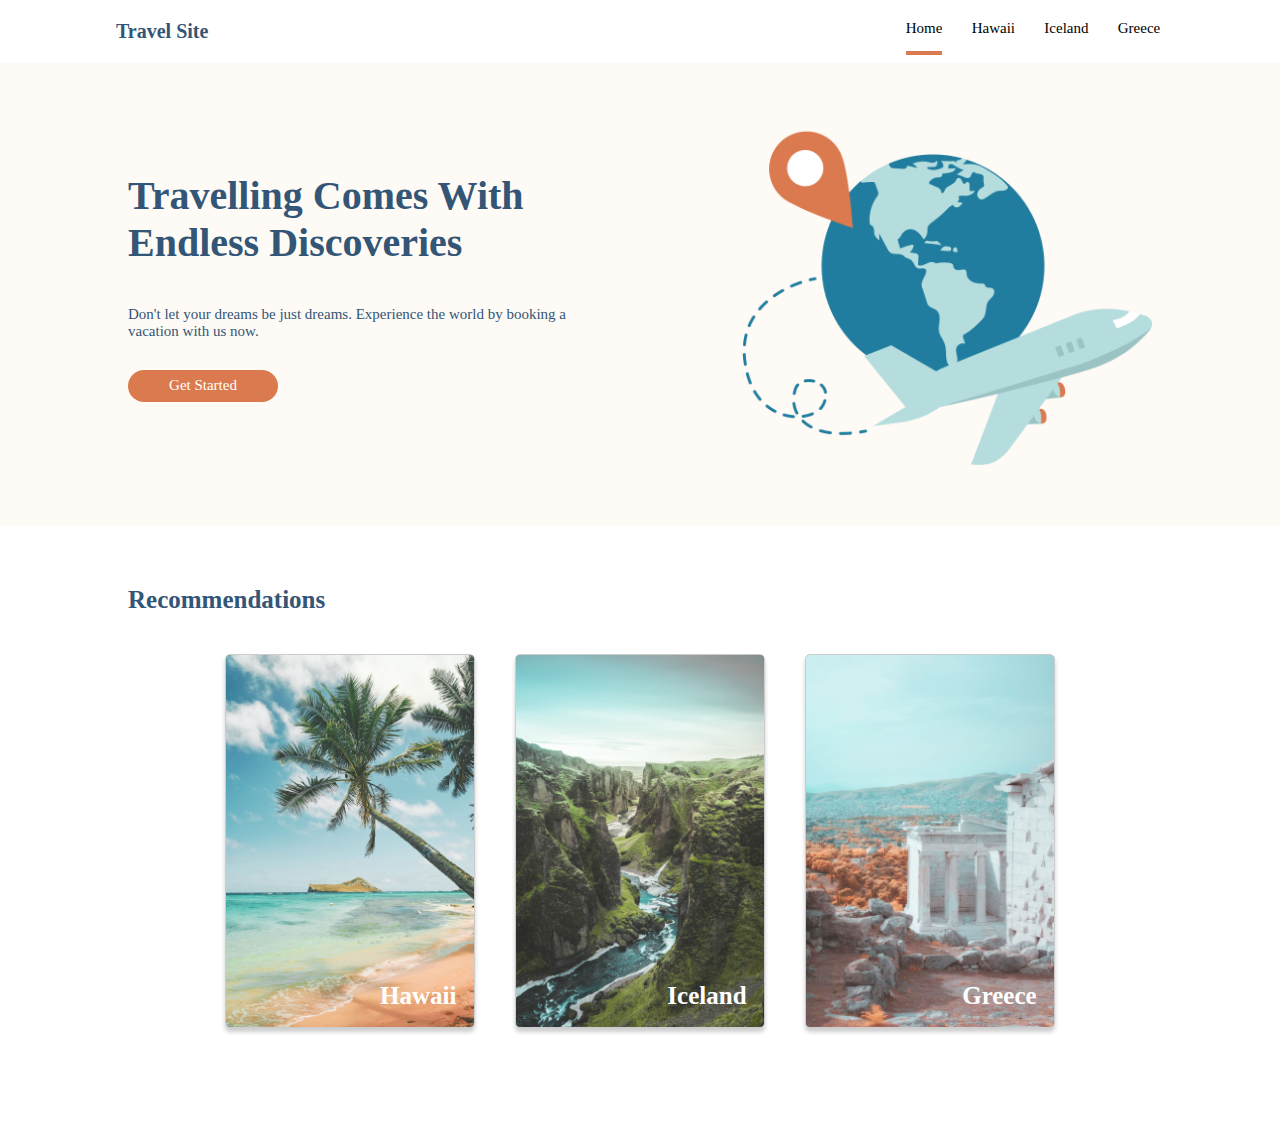
==== index.html @ 35e46618 "First Commit, Added files" ====
<!DOCTYPE html>
<html lang="en">
  <head>
    <meta charset="UTF-8" />
    <meta http-equiv="X-UA-Compatible" content="IE=edge" />
    <meta name="viewport" content="width=device-width, initial-scale=1.0" />
    <title>Travel Site</title>
    <link rel="stylesheet" href="./css/global.css" />
    <link rel="stylesheet" href="./css/main.css" />
    <link rel="stylesheet" href="./css/destination.css" />
  </head>
  <body>
    <header>
        <main>
      <nav class="nav-bar">
        <a href="./index.html" class="nav-bar__title">Travel Site</a>
        <ul class="nav-bar__menu">
          <li>
            <a href="./index.html" class="nav-bar__menu--item current-page">Home</a>
          </li>
          <li>
            <a href="./pages/hawaii.html" class="nav-bar__menu--item">Hawaii</a>
          </li>
          <li>
            <a href="./pages/iceland.html" class="nav-bar__menu--item"
              >Iceland</a
            >
          </li>
          <li>
            <a href="./pages/greece.html" class="nav-bar__menu--item">Greece</a>
          </li>
        </ul>
      </nav>
      <!-- END OF NAV BAR -->
    </header>
    <section class="hero">
      <div class="hero-container container">
      <div class="hero__content"><h1 class="hero__content--title">Travelling Comes With Endless Discoveries</h1>
        <p class="hero__content--text">Don't let your dreams be just dreams. Experience the world by booking a vacation with us now.</p>
        <button class="hero__content--btn btn">Get Started</button>
      </div>
      <img class="hero__img"src="./assets/images/hero.png" alt="hero image">
    </div>
    </section>

    <!-- END OF HERO SECTION -->

    <section class="rec">
     
      <div class="rec-container container">
        <h1 class="rec-container__title">Recommendations</h1>
        <div class="rec-container__cards cards">
        <a href="./pages/hawaii.html" class="cards__card  card">
          <img class="cards__card--img" src="./assets/images/hawaii.jpg" alt="Hawaii image">
        <h2 class="cards__card--text">Hawaii</h2>
        </a>
        <a href="./pages/iceland.html" class="cards__card card">
          <img class="cards__card--img" src="./assets/images/iceland.jpg" alt="iceland image">
          <h2 class="cards__card--text">Iceland</h2>
        </a>
        <a href="./pages/greece.html" class="cards__card card">
          <img class="cards__card--img" src="./assets/images/greece.jpg" alt="Greece image">
          <h2 class="cards__card--text">Greece</h2>
        </a>
        </div>
      </div>
      </div>
    </section>
</main>
  </body>
</html>
---- css/global.css ----
:root {
    --color-primary:#FFFFFF; 
    --color-secondary: #FEFAF5;
    --color-tertiary: #335576;
    --color-fourth: #DB7A4E;
    --color-fifth: 

 }

*, html {
    font-family: Verdana;
    margin: 0;
    padding: 0;
    
    box-sizing: border-box;
}
body{
    font-size: 62.5%; /*10px*/
}
main {
    margin: 0 auto;
    width: 100%;
}
.btn {
    border: none;
    width: 10em;
    font-size: 1.5em;
    padding: .5em 1em;
    background: var(--color-fourth);
    color: var(--color-primary);
    border-radius: 100px;
}
.container {
    width: 80%;
    height: 100%;
    margin: 0 auto;
    padding: 6em 0;
}
.card{
    border-radius: 5px;
}
---- css/main.css ----
/* NAV-BAR STYLING */

.nav-bar {
    display: flex;
    justify-content:space-between;
    background: var(--color-primary);
    padding: 2em;
    width: 85%;
    margin: 0 auto;
    
}
.nav-bar__title{
    text-decoration: none;
    font-size: 2em;
    font-weight: 700;
    color: var(--color-tertiary);
    flex: 1;
}
.nav-bar__menu{
    width: 25%;
    display: flex;
    list-style: none;
    justify-content: space-between;
    
}
.nav-bar__menu--item{
    
    font-size: 1.5em;
    text-decoration: none;
    color: black ;
    margin: 0 .25em;
    padding: 1em 0;
    flex: 1 0 30%;
    transition: all .3s cubic-bezier(.45,.11,.38,.99);
   
}

.nav-bar__menu--item:hover{
    border-bottom: 0.3em solid var(--color-fourth);
    width: 100%;
}

.current-page{
    border-bottom: 0.3em solid var(--color-fourth);
    width: 100%;
}

/* HERO SECTION STYLING */

.hero{
    width: 100%;
    background: var(--color-secondary);
    
    
}
.hero-container{
    /* width: 80%;
    height: 100%; */
    /* margin: 0 auto; */
    padding: 6em 0;
    display: flex;
   
    justify-content: space-between;
    align-items: center;
}
.hero__content{
    display: flex;
    flex-direction: column;
    width: 60%;
color: var(--color-tertiary);

}
.hero__content--title {
    font-size: 4em;
    width: 80%;
    margin-bottom: 1em;
}
.hero__content--text {
    font-size: 1.5em;
    width: 80%;
    margin-bottom: 1em;
}
.hero__img{
width: 40%;

}

.hero__content--btn{
    margin: 1em 0; 
}

/* RECOMMENDATION SECTION */

.rec-container__title{
    font-size: 2.5em;
    color: var(--color-tertiary);
}
.rec-container__cards{
    display: flex;  
    height: 100%;
    width: 85%;
    margin: 0 auto;
}
.cards__card {
    display: flex;
    flex-direction: column;
    text-decoration: none;
    margin: 4em 2em;
    border: 1px solid rgba(0,0,0,.2);
    border-radius: 5px;
    box-shadow: 0 4px 4px rgba(0,0,0,.2);
    position: relative;
    overflow: hidden;
    transition: all .3s cubic-bezier(.45,.11,.38,.99);
}
.cards__card:hover{
    transform: scale(1.02);
    
}
.cards__card--img {
    width: 100%;
   
    z-index: -10;
   
}
.cards__card--text {
  
position: absolute;
    width: 100%;
    color: var(--color-primary);
    z-index: 10;
    text-align: right;
    font-size: 2.5em;
    padding: .7em;
    bottom: 0;
}
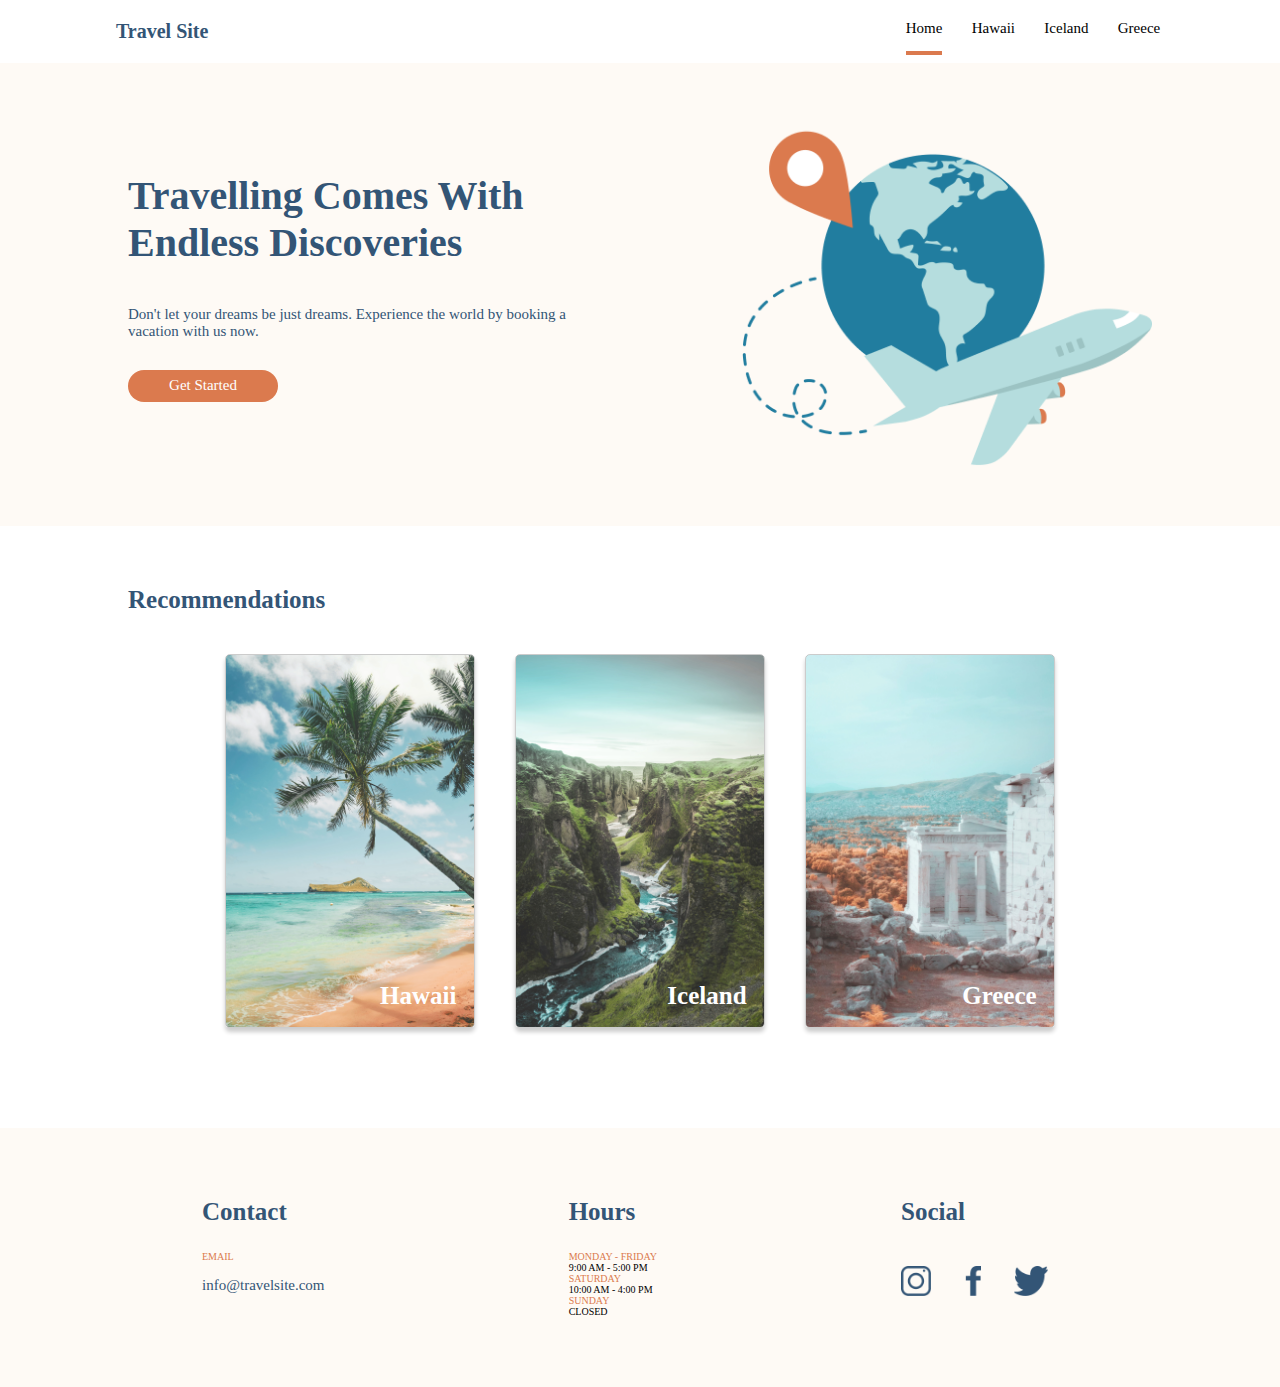
==== commit 4c449419: "Created new branch to fix footer" ====
--- a/index.html
+++ b/index.html
@@ -66,6 +66,63 @@
       </div>
       </div>
     </section>
+    <!-- END OF REC SECTION -->
 </main>
+<footer>
+  <div class="footer container">
+    <!-- FOOTER ITEM -1 -->
+    <div class="footer__item">
+        
+        <div class="footer__item--content">
+        <h2 class="footer__item--content-title">Contact</h2>
+          <div class="footer__item--content-email">
+        <h3 class="footer__item--content-text">EMAIL</h3>
+        <div class="footer__item--content-info"><a href="mailto:">info@travelsite.com</a></div>
+      </div>
+      </div>
+    </div>
+    <!-- FOOTER ITEM -2 -->
+    <div class="footer__item">
+        
+        <div class="footer__item--content">
+        
+
+        <h2 class="footer__item--content-title">Hours</h2>
+        <div class="footer__item--content-hours">  
+        <h3 class="footer__item--content-hours-text">MONDAY - FRIDAY</h3>
+        <p class="footer__item--content-hours-info">9:00 AM - 5:00 PM</p>
+      
+      
+        <h3 class="footer__item--content-hours-text">SATURDAY</h3>
+        <p class="footer__item--content-hours-info">10:00 AM - 4:00 PM</p>
+  
+      
+        <h3 class="footer__item--content-hours-text">SUNDAY</h3>
+        <p class="footer__item--content-hours-info">CLOSED</p>
+        
+      </div>
+      </div>
+    </div>
+    <!-- FOOTER ITEM -3 -->
+    <div class="footer__item">
+        
+        <div class="footer__item--content">
+        <h2 class="footer__item--content-title">Social</h2>
+          <div class="footer__item--content-info">
+          <a href="instagram.com"class="footer__item--content-info__social">
+            <img src="./assets/Icons/icon-instagram.png" alt="instagram icon" >
+          </a>
+          <a href="facebook.com"class="footer__item--content-info__social">
+            <img src="./assets/Icons/icon-facebook.png" alt="facebook icon" >
+          </a>
+          <a href="twitter.com"class="footer__item--content-info__social">
+            <img src="./assets/Icons/icon-twitter.png" alt="twitter icon" >
+          </a>
+      </div>
+    </div>
+  </div>
+</footer>
+
+<!-- END OF FOOTER -->
   </body>
 </html>
--- a/css/global.css
+++ b/css/global.css
@@ -21,6 +21,17 @@
     margin: 0 auto;
     width: 100%;
 }
+h1, h2 {
+    color: var(--color-tertiary);
+}
+h3 {
+    color: var(--color-fourth);
+    font-size: 1em;
+    font-weight: 300;
+}
+h2 {
+    font-size: 2.5em;
+}
 .btn {
     border: none;
     width: 10em;
--- a/css/main.css
+++ b/css/main.css
@@ -115,13 +115,10 @@
 }
 .cards__card:hover{
     transform: scale(1.02);
-    
 }
 .cards__card--img {
     width: 100%;
-   
     z-index: -10;
-   
 }
 .cards__card--text {
   
@@ -134,3 +131,61 @@
     padding: .7em;
     bottom: 0;
 }
+
+/* FOOTER SECTION */
+
+footer{
+    background: var(--color-secondary);
+}
+.footer{
+    display: flex;
+    justify-content: space-between;
+    width: 70%;
+    flex-wrap: wrap;
+    flex: 0 1 1;
+    
+}
+.footer__item{
+    display: flex;
+    flex-direction: column;
+    justify-content: space-between;
+    margin: 1em;
+}
+
+.footer__item--content{
+display: flex;
+flex-direction: column;
+}
+.footer__item--content-title{
+ margin-bottom: 1em;
+}
+.footer__item--content-days{
+display: flex;
+justify-content: space-between;
+margin-right:  2em;
+margin-top: 3em;
+flex: 0 1 1;
+}
+.footer__item--content-days-text{
+    margin-right: 2em;
+}
+
+.footer__item--content-info {
+    
+    color: var(--color-tertiary);
+    font-size: 1.5em;
+    font-weight: 200;
+    margin-top: 1em;
+}
+.footer__item--content-info > a {
+    text-decoration: none;
+    color: var(--color-tertiary);
+}
+
+.footer__item--content-info__social > img{
+    height: 2em;
+    margin-right: 2em;
+}
+
+
+
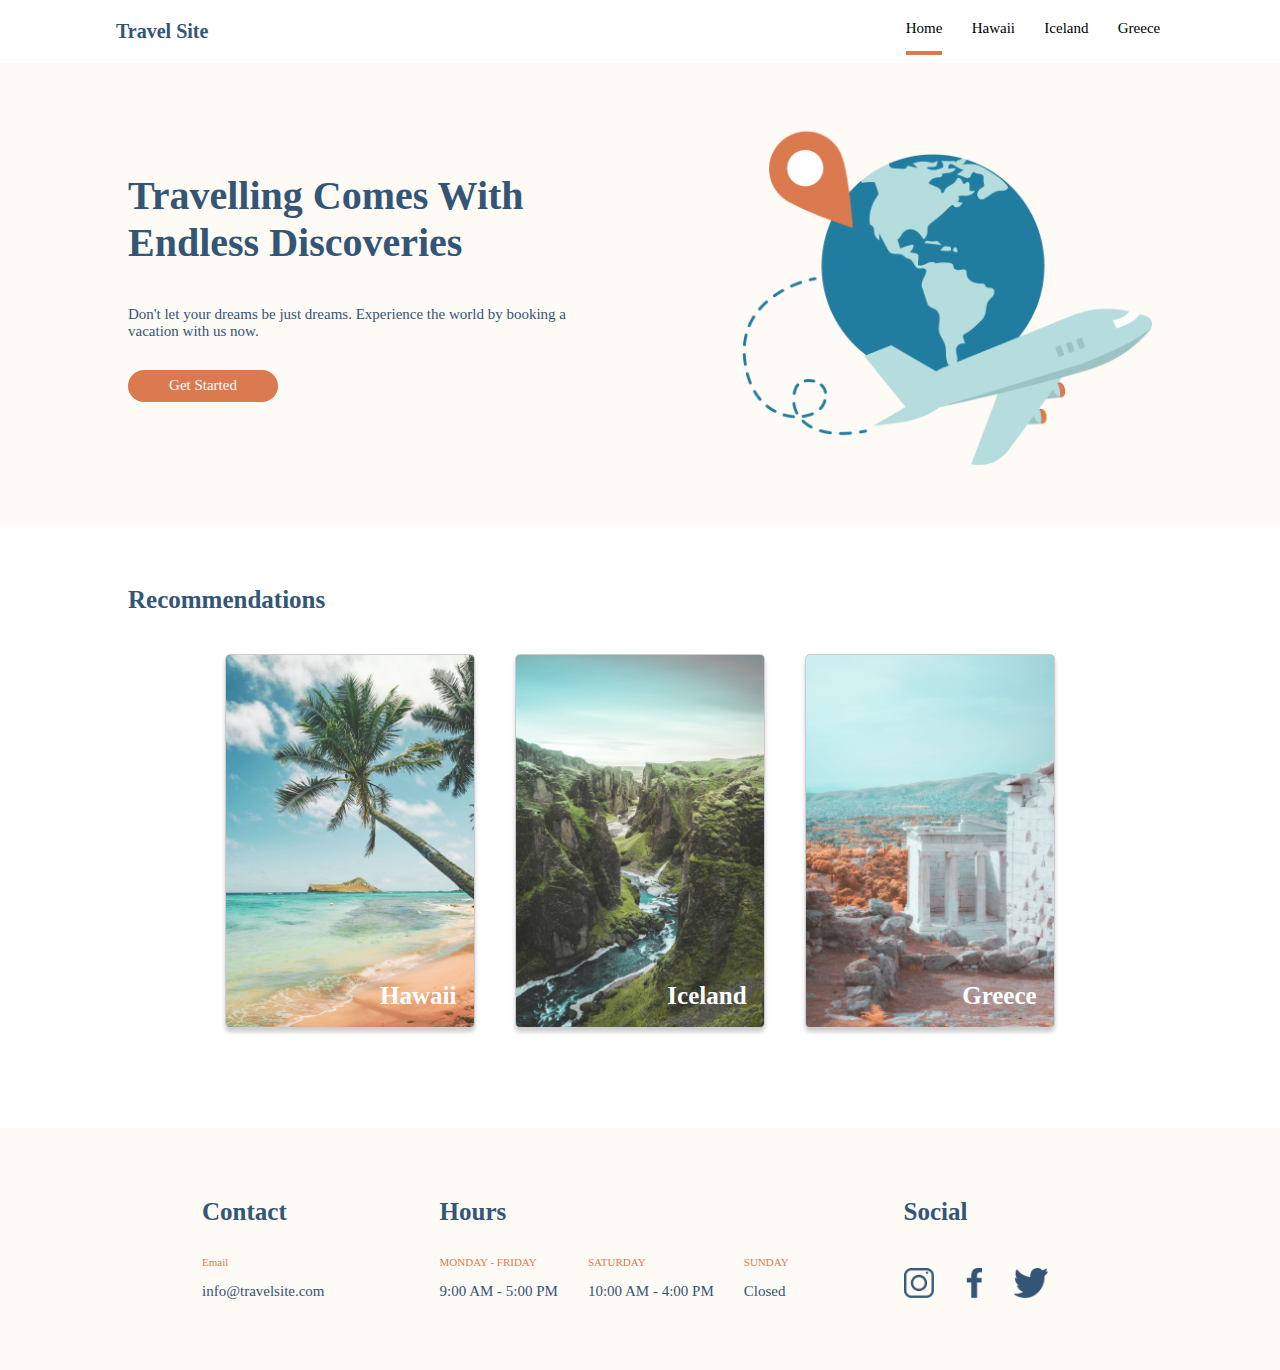
==== commit 976fa34f: "tour-pages with footer fixed and responsive" ====
--- a/index.html
+++ b/index.html
@@ -10,8 +10,9 @@
     <link rel="stylesheet" href="./css/destination.css" />
   </head>
   <body>
+    <main>
     <header>
-        <main>
+       
       <nav class="nav-bar">
         <a href="./index.html" class="nav-bar__title">Travel Site</a>
         <ul class="nav-bar__menu">
@@ -44,11 +45,13 @@
     </section>
 
     <!-- END OF HERO SECTION -->
-
+    
+<!-- START OF RECOMMENDATIONS -->
     <section class="rec">
      
       <div class="rec-container container">
         <h1 class="rec-container__title">Recommendations</h1>
+        <!-- CARD CONTAINER -->
         <div class="rec-container__cards cards">
         <a href="./pages/hawaii.html" class="cards__card  card">
           <img class="cards__card--img" src="./assets/images/hawaii.jpg" alt="Hawaii image">
@@ -69,58 +72,55 @@
     <!-- END OF REC SECTION -->
 </main>
 <footer>
-  <div class="footer container">
-    <!-- FOOTER ITEM -1 -->
-    <div class="footer__item">
-        
-        <div class="footer__item--content">
-        <h2 class="footer__item--content-title">Contact</h2>
-          <div class="footer__item--content-email">
-        <h3 class="footer__item--content-text">EMAIL</h3>
-        <div class="footer__item--content-info"><a href="mailto:">info@travelsite.com</a></div>
+<div class="footer container">
+
+  <!-- ITEM 1 -->
+  <div class="footer__item">
+      <h2 class="footer__item--title">Contact</h2>
+  <div class="footer__item--text--container">
+          <h3 class="footer__item--text--1">Email</h3>
+          <a href="mailto:" class="footer__item--text--2">info@travelsite.com</a>
+        </div>
+  </div>
+
+  <!-- ITEM 2 -->
+  <div class="footer__item">
+      <h2 class="footer__item--title">Hours</h2>
+      <div class="footer__item--text">
+          <div class="footer__item--text--container">
+          <h3 class="footer__item--text--1">MONDAY - FRIDAY</h3>
+          <p class="footer__item--text--2">9:00 AM - 5:00 PM</p>
+      </div>
+
+      <div class="footer__item--text--container">
+          <h3 class="footer__item--text--1">SATURDAY</h3>
+          <p class="footer__item--text--2">10:00 AM - 4:00 PM</p>
+      </div>
+
+      <div class="footer__item--text--container">
+          <h3 class="footer__item--text--1">SUNDAY</h3>
+          <p class="footer__item--text--2">Closed</p>
       </div>
       </div>
-    </div>
-    <!-- FOOTER ITEM -2 -->
-    <div class="footer__item">
-        
-        <div class="footer__item--content">
-        
+  </div>
 
-        <h2 class="footer__item--content-title">Hours</h2>
-        <div class="footer__item--content-hours">  
-        <h3 class="footer__item--content-hours-text">MONDAY - FRIDAY</h3>
-        <p class="footer__item--content-hours-info">9:00 AM - 5:00 PM</p>
-      
-      
-        <h3 class="footer__item--content-hours-text">SATURDAY</h3>
-        <p class="footer__item--content-hours-info">10:00 AM - 4:00 PM</p>
+  <div class="footer__item">
+      <h2 class="footer__item--title">Social</h2>
+      <div class="footer__item--icon">
+          <a href="https://www.instagram.com" class="footer__item--icon--1">
+       <img src="/assets/Icons/icon-instagram.png" alt="instagram icon">   
+      </a>
+
+      <a href="https://www.facebook.com" class="footer__item--icon--1">
+          <img src="/assets/Icons/icon-facebook.png" alt="facebook icon">   
+         </a>
+
+         <a href="https://www.twitter.com" class="footer__item--icon--1">
+          <img src="/assets/Icons/icon-twitter.png" alt="twitter icon">   
+         </a>
+  </div>
   
-      
-        <h3 class="footer__item--content-hours-text">SUNDAY</h3>
-        <p class="footer__item--content-hours-info">CLOSED</p>
-        
-      </div>
-      </div>
-    </div>
-    <!-- FOOTER ITEM -3 -->
-    <div class="footer__item">
-        
-        <div class="footer__item--content">
-        <h2 class="footer__item--content-title">Social</h2>
-          <div class="footer__item--content-info">
-          <a href="instagram.com"class="footer__item--content-info__social">
-            <img src="./assets/Icons/icon-instagram.png" alt="instagram icon" >
-          </a>
-          <a href="facebook.com"class="footer__item--content-info__social">
-            <img src="./assets/Icons/icon-facebook.png" alt="facebook icon" >
-          </a>
-          <a href="twitter.com"class="footer__item--content-info__social">
-            <img src="./assets/Icons/icon-twitter.png" alt="twitter icon" >
-          </a>
-      </div>
-    </div>
-  </div>
+</div>
 </footer>
 
 <!-- END OF FOOTER -->
--- a/css/global.css
+++ b/css/global.css
@@ -42,11 +42,29 @@
     border-radius: 100px;
 }
 .container {
-    width: 80%;
+    width: 80vw;
     height: 100%;
     margin: 0 auto;
     padding: 6em 0;
 }
 .card{
     border-radius: 5px;
+    
+}
+
+.cards__card {
+    display: flex;
+    align-items: stretch;
+    flex-direction: column;
+    text-decoration: none;
+    margin: 4em 2em;
+    border: 1px solid rgba(0,0,0,.2);
+    border-radius: 5px;
+    box-shadow: 0 4px 4px rgba(0,0,0,.2);
+    position: relative;
+    overflow: hidden;
+    transition: all .3s cubic-bezier(.45,.11,.38,.99);
+}
+.cards__card:hover{
+    transform: scale(1.02);
 }--- a/css/main.css
+++ b/css/main.css
@@ -101,21 +101,7 @@
     width: 85%;
     margin: 0 auto;
 }
-.cards__card {
-    display: flex;
-    flex-direction: column;
-    text-decoration: none;
-    margin: 4em 2em;
-    border: 1px solid rgba(0,0,0,.2);
-    border-radius: 5px;
-    box-shadow: 0 4px 4px rgba(0,0,0,.2);
-    position: relative;
-    overflow: hidden;
-    transition: all .3s cubic-bezier(.45,.11,.38,.99);
-}
-.cards__card:hover{
-    transform: scale(1.02);
-}
+
 .cards__card--img {
     width: 100%;
     z-index: -10;
@@ -132,6 +118,74 @@
     bottom: 0;
 }
 
+
+.tour{
+   
+    width: 100vw;
+    height: 95vh;
+
+    background-position: center;
+    background-size: cover;
+}
+.tour-hawaii {
+    background-image: url(../assets/images/hawaii.jpg);
+}
+.tour-iceland{
+    background-image: url(../assets/images/iceland.jpg);
+}
+.tour-greece{
+    background-image: url(../assets/images/greece.jpg);
+}
+.tour-container {
+    display: flex;
+    width: 80%;
+    height: max-content;
+    flex-direction: column;
+}
+.tour-container__title{
+    font-size: 7em;
+    
+    color: var(--color-primary);
+}
+.tour-container__cards{
+    display: flex;
+    margin: 0 auto;
+    width: 85%;
+    justify-content: space-between;
+}
+
+.tour-container__cards--card {
+    display: flex;
+    align-items: stretch;
+    flex-direction: column;
+    flex-wrap: wrap;
+    
+    background: var(--color-primary);
+    width: 100%;
+    height: max-content;
+    
+}
+
+.tour-container__cards--card-title{
+    font-size: 2em;
+    color: black;
+    text-align: center;
+    margin: 1em auto;
+    border-bottom: 3px solid black;
+    width: 90%;
+    flex: 1;
+}
+.tour-container__cards--card-list > li {
+    font-size: 1.7em;
+    text-align: center;
+    display: flex;
+    justify-content: center;
+    margin: 1em;
+    padding: 1em;
+    background: var(--color-secondary);
+    flex: 1;
+}
+
 /* FOOTER SECTION */
 
 footer{
@@ -142,7 +196,7 @@
     justify-content: space-between;
     width: 70%;
     flex-wrap: wrap;
-    flex: 0 1 1;
+    
     
 }
 .footer__item{
@@ -152,40 +206,44 @@
     margin: 1em;
 }
 
-.footer__item--content{
-display: flex;
-flex-direction: column;
-}
-.footer__item--content-title{
- margin-bottom: 1em;
-}
-.footer__item--content-days{
-display: flex;
-justify-content: space-between;
+.footer__item--text{
+    width: 100%;
+    display: flex;
+    flex-wrap: wrap;
+    justify-content: space-between;
 margin-right:  2em;
-margin-top: 3em;
-flex: 0 1 1;
-}
-.footer__item--content-days-text{
+margin-top: 1em;
+}
+
+.footer__item--text--container{
+    display: flex;
+    margin-top: 2em;
+    flex-direction: column;
     margin-right: 2em;
 }
 
-.footer__item--content-info {
-    
+.footer__item--text--1{
+    font-size: 1.1em;
+}
+.footer__item--text--2 {
     color: var(--color-tertiary);
     font-size: 1.5em;
     font-weight: 200;
     margin-top: 1em;
-}
-.footer__item--content-info > a {
-    text-decoration: none;
-    color: var(--color-tertiary);
-}
-
-.footer__item--content-info__social > img{
-    height: 2em;
-    margin-right: 2em;
-}
-
-
-
+    text-decoration: none;
+}
+
+.footer__item--icon {
+    margin-top: 2em;
+}
+
+.footer__item--icon > a {
+    text-decoration: none;
+}
+.footer__item--icon > a img{
+    height: 3em;
+    margin-right: 3em;
+   
+}
+
+
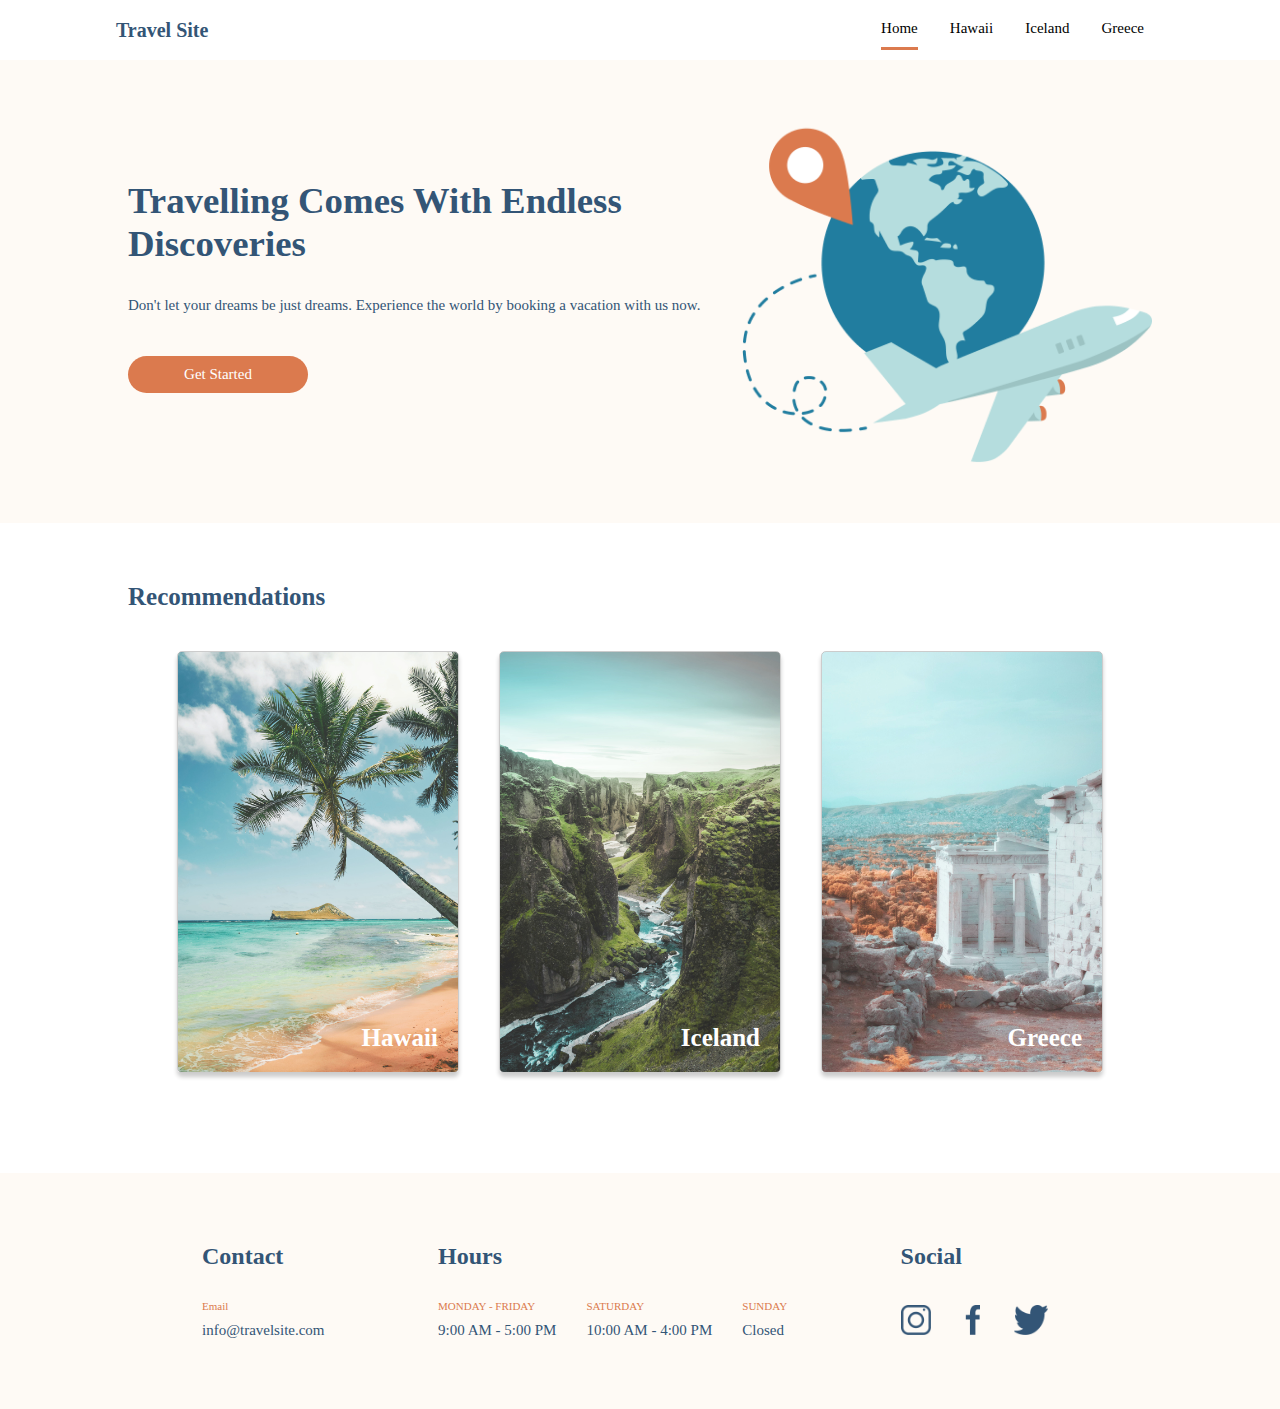
==== commit f9a0ff74: "units update and minor fixes" ====
--- a/index.html
+++ b/index.html
@@ -17,7 +17,7 @@
         <a href="./index.html" class="nav-bar__title">Travel Site</a>
         <ul class="nav-bar__menu">
           <li>
-            <a href="./index.html" class="nav-bar__menu--item current-page">Home</a>
+            <a href="./index.html" class="nav-bar__menu--item active">Home</a>
           </li>
           <li>
             <a href="./pages/hawaii.html" class="nav-bar__menu--item">Hawaii</a>
@@ -38,7 +38,7 @@
       <div class="hero-container container">
       <div class="hero__content"><h1 class="hero__content--title">Travelling Comes With Endless Discoveries</h1>
         <p class="hero__content--text">Don't let your dreams be just dreams. Experience the world by booking a vacation with us now.</p>
-        <button class="hero__content--btn btn">Get Started</button>
+        <button href="#"class="hero__content--btn btn">Get Started</button>
       </div>
       <img class="hero__img"src="./assets/images/hero.png" alt="hero image">
     </div>
@@ -108,15 +108,15 @@
       <h2 class="footer__item--title">Social</h2>
       <div class="footer__item--icon">
           <a href="https://www.instagram.com" class="footer__item--icon--1">
-       <img src="/assets/Icons/icon-instagram.png" alt="instagram icon">   
+       <img src="./assets/Icons/icon-instagram.png" alt="instagram icon">   
       </a>
 
       <a href="https://www.facebook.com" class="footer__item--icon--1">
-          <img src="/assets/Icons/icon-facebook.png" alt="facebook icon">   
+          <img src="./assets/Icons/icon-facebook.png" alt="facebook icon">   
          </a>
 
          <a href="https://www.twitter.com" class="footer__item--icon--1">
-          <img src="/assets/Icons/icon-twitter.png" alt="twitter icon">   
+          <img src="./assets/Icons/icon-twitter.png" alt="twitter icon">   
          </a>
   </div>
   
--- a/css/global.css
+++ b/css/global.css
@@ -14,29 +14,33 @@
     
     box-sizing: border-box;
 }
-body{
-    font-size: 62.5%; /*10px*/
-}
+/* body{
+/*10px*/
 main {
     margin: 0 auto;
-    width: 100%;
+    width: 100vw;
 }
 h1, h2 {
     color: var(--color-tertiary);
 }
 h3 {
     color: var(--color-fourth);
-    font-size: 1em;
+    font-size: .625rem;
     font-weight: 300;
 }
-h2 {
-    font-size: 2.5em;
+header{
+    display: flex;
+    justify-content: center;
 }
+/* h2 {
+    font-size: 2.5rem;
+} */
 .btn {
     border: none;
-    width: 10em;
-    font-size: 1.5em;
-    padding: .5em 1em;
+    width: 12em;
+    font-size: .9375rem;
+    text-align: center;
+    padding: .625rem 2.5rem;
     background: var(--color-fourth);
     color: var(--color-primary);
     border-radius: 100px;
@@ -45,7 +49,7 @@
     width: 80vw;
     height: 100%;
     margin: 0 auto;
-    padding: 6em 0;
+    padding: 3.75rem 0;
 }
 .card{
     border-radius: 5px;
@@ -57,7 +61,7 @@
     align-items: stretch;
     flex-direction: column;
     text-decoration: none;
-    margin: 4em 2em;
+    margin: 2.5rem 1.25rem;
     border: 1px solid rgba(0,0,0,.2);
     border-radius: 5px;
     box-shadow: 0 4px 4px rgba(0,0,0,.2);
@@ -67,4 +71,4 @@
 }
 .cards__card:hover{
     transform: scale(1.02);
-}+}
--- a/css/main.css
+++ b/css/main.css
@@ -1,48 +1,44 @@
-/* NAV-BAR STYLING */
-
 .nav-bar {
     display: flex;
+    flex-wrap: wrap;
     justify-content:space-between;
     background: var(--color-primary);
-    padding: 2em;
+    padding: .625rem 1.25rem;
     width: 85%;
-    margin: 0 auto;
+    align-items: center;
     
 }
 .nav-bar__title{
     text-decoration: none;
-    font-size: 2em;
+    font-size: 1.25rem;
+    margin-right: 1.25rem;
     font-weight: 700;
     color: var(--color-tertiary);
-    flex: 1;
 }
 .nav-bar__menu{
-    width: 25%;
     display: flex;
     list-style: none;
     justify-content: space-between;
-    
+    display: flex;
+    flex: 0 1 27%;
 }
 .nav-bar__menu--item{
-    
-    font-size: 1.5em;
+    display: inline-block;
+    font-size: .9375rem;
     text-decoration: none;
     color: black ;
-    margin: 0 .25em;
-    padding: 1em 0;
-    flex: 1 0 30%;
-    transition: all .3s cubic-bezier(.45,.11,.38,.99);
-   
+   margin-right: 1.25rem;
+    padding: .625rem 0;
+
+    transition: all .3s; 
+}
+.nav-bar__menu--item:hover{
+    border-bottom: 3px solid var(--color-fourth);
 }
 
-.nav-bar__menu--item:hover{
-    border-bottom: 0.3em solid var(--color-fourth);
-    width: 100%;
-}
+.active {
+    border-bottom: 3px solid var(--color-fourth);
 
-.current-page{
-    border-bottom: 0.3em solid var(--color-fourth);
-    width: 100%;
 }
 
 /* HERO SECTION STYLING */
@@ -57,7 +53,7 @@
     /* width: 80%;
     height: 100%; */
     /* margin: 0 auto; */
-    padding: 6em 0;
+    padding: 3.75rem 0;
     display: flex;
    
     justify-content: space-between;
@@ -71,14 +67,14 @@
 
 }
 .hero__content--title {
-    font-size: 4em;
-    width: 80%;
-    margin-bottom: 1em;
+    font-size: 2.3rem;
+    width: 90%;
+    margin-bottom: 2rem;
 }
 .hero__content--text {
-    font-size: 1.5em;
-    width: 80%;
-    margin-bottom: 1em;
+    font-size: .9375rem;
+    width: 100%;
+    margin-bottom: 2rem;
 }
 .hero__img{
 width: 40%;
@@ -86,24 +82,23 @@
 }
 
 .hero__content--btn{
-    margin: 1em 0; 
+    margin: .625rem 0; 
 }
 
 /* RECOMMENDATION SECTION */
 
 .rec-container__title{
-    font-size: 2.5em;
+    font-size: 1.5625rem;
     color: var(--color-tertiary);
 }
 .rec-container__cards{
-    display: flex;  
-    height: 100%;
-    width: 85%;
-    margin: 0 auto;
+    display: flex;
+    flex-wrap: wrap;  
+    justify-content: center;
 }
 
 .cards__card--img {
-    width: 100%;
+    max-width: 17.5rem;
     z-index: -10;
 }
 .cards__card--text {
@@ -113,78 +108,12 @@
     color: var(--color-primary);
     z-index: 10;
     text-align: right;
-    font-size: 2.5em;
-    padding: .7em;
+    font-size: 1.5625rem;
+    padding: 1.25rem;
     bottom: 0;
 }
 
 
-.tour{
-   
-    width: 100vw;
-    height: 95vh;
-
-    background-position: center;
-    background-size: cover;
-}
-.tour-hawaii {
-    background-image: url(../assets/images/hawaii.jpg);
-}
-.tour-iceland{
-    background-image: url(../assets/images/iceland.jpg);
-}
-.tour-greece{
-    background-image: url(../assets/images/greece.jpg);
-}
-.tour-container {
-    display: flex;
-    width: 80%;
-    height: max-content;
-    flex-direction: column;
-}
-.tour-container__title{
-    font-size: 7em;
-    
-    color: var(--color-primary);
-}
-.tour-container__cards{
-    display: flex;
-    margin: 0 auto;
-    width: 85%;
-    justify-content: space-between;
-}
-
-.tour-container__cards--card {
-    display: flex;
-    align-items: stretch;
-    flex-direction: column;
-    flex-wrap: wrap;
-    
-    background: var(--color-primary);
-    width: 100%;
-    height: max-content;
-    
-}
-
-.tour-container__cards--card-title{
-    font-size: 2em;
-    color: black;
-    text-align: center;
-    margin: 1em auto;
-    border-bottom: 3px solid black;
-    width: 90%;
-    flex: 1;
-}
-.tour-container__cards--card-list > li {
-    font-size: 1.7em;
-    text-align: center;
-    display: flex;
-    justify-content: center;
-    margin: 1em;
-    padding: 1em;
-    background: var(--color-secondary);
-    flex: 1;
-}
 
 /* FOOTER SECTION */
 
@@ -196,14 +125,12 @@
     justify-content: space-between;
     width: 70%;
     flex-wrap: wrap;
-    
-    
 }
 .footer__item{
     display: flex;
     flex-direction: column;
     justify-content: space-between;
-    margin: 1em;
+    margin: .625rem;
 }
 
 .footer__item--text{
@@ -211,38 +138,38 @@
     display: flex;
     flex-wrap: wrap;
     justify-content: space-between;
-margin-right:  2em;
-margin-top: 1em;
+margin-right: 1.25rem;
+margin-top: .625rem;
 }
 
 .footer__item--text--container{
     display: flex;
-    margin-top: 2em;
+    margin-top: 1.25rem;
     flex-direction: column;
-    margin-right: 2em;
+    margin-right: 1.25rem;
 }
 
 .footer__item--text--1{
-    font-size: 1.1em;
+    font-size: .6875rem;
 }
 .footer__item--text--2 {
     color: var(--color-tertiary);
-    font-size: 1.5em;
+    font-size: .9375rem;
     font-weight: 200;
-    margin-top: 1em;
+    margin-top: .625rem;
     text-decoration: none;
 }
 
 .footer__item--icon {
-    margin-top: 2em;
+    margin-top: 1.25rem;
 }
 
 .footer__item--icon > a {
     text-decoration: none;
 }
 .footer__item--icon > a img{
-    height: 3em;
-    margin-right: 3em;
+    height: 1.875rem;
+    margin-right: 1.875rem;
    
 }
 
--- a/css/destination.css
+++ b/css/destination.css
@@ -0,0 +1,67 @@
+.tour{
+   
+    width: 100vw;
+    background-position: center;
+    background-size: cover;
+}
+.tour-hawaii {
+    background-image: url(../assets/images/hawaii.jpg);
+}
+.tour-iceland{
+    background-image: url(../assets/images/iceland.jpg);
+}
+.tour-greece{
+    background-image: url(../assets/images/greece.jpg);
+}
+.tour-container {
+    display: flex;
+    width: 80%;
+    height: max-content;
+    flex-direction: column;
+}
+.tour-container__title{
+    font-size: 4.125rem;
+    
+    color: var(--color-primary);
+}
+.tour-container__cards{
+    display: flex;
+    flex-wrap: wrap;
+
+    justify-content: center;
+}
+
+.tour-container__cards--card {
+    padding: .625rem 0;
+    display: flex;
+    flex-direction: column;
+    background: var(--color-primary);
+    min-width: 17.5rem;
+    
+}
+
+.tour-container__cards--card-title{
+    font-size: 1.25rem;
+    color: black;
+    text-align: center;
+    
+    margin: .625rem auto;
+    border-bottom: 3px solid black;
+    width: 90%;
+    flex: 1;
+}
+
+.tour-container__cards--card-list{
+    padding-bottom: 1.25rem;
+}
+.tour-container__cards--card-list > li {
+    padding: 0.9375rem 0;
+    text-decoration: none;
+    font-size: 1.0625rem;
+    text-align: center;
+    display: flex;
+    justify-content: center;
+    margin: 1rem;
+    background: var(--color-secondary);
+    flex: 1;
+}
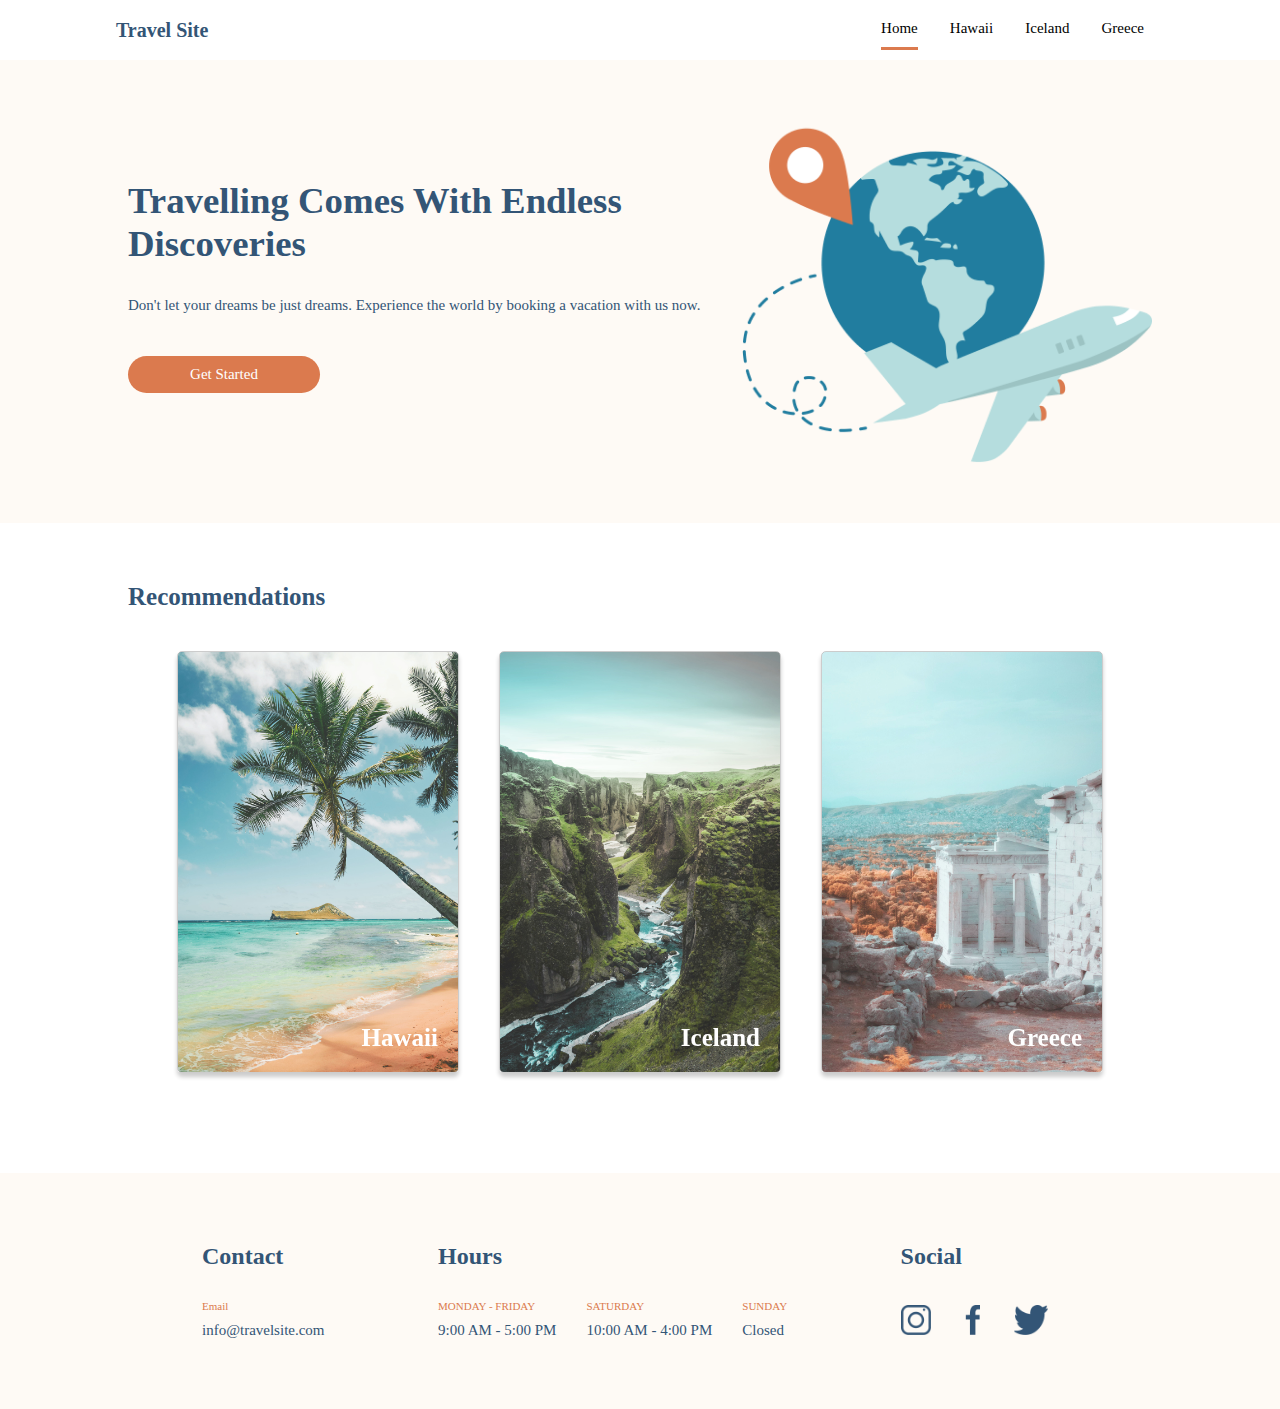
==== commit 7b2c0047: "Final submission for travel site sprint 1" ====
--- a/index.html
+++ b/index.html
@@ -33,18 +33,19 @@
         </ul>
       </nav>
       <!-- END OF NAV BAR -->
+      <section class="hero">
+        <div class="hero-container container">
+        <div class="hero__content"><h1 class="hero__content--title">Travelling Comes With Endless Discoveries</h1>
+          <p class="hero__content--text">Don't let your dreams be just dreams. Experience the world by booking a vacation with us now.</p>
+          <button href="#"class="hero__content--btn btn">Get Started</button>
+        </div>
+        <img class="hero__img"src="./assets/images/hero.png" alt="hero image">
+      </div>
+      </section>
+  
+      <!-- END OF HERO SECTION -->
     </header>
-    <section class="hero">
-      <div class="hero-container container">
-      <div class="hero__content"><h1 class="hero__content--title">Travelling Comes With Endless Discoveries</h1>
-        <p class="hero__content--text">Don't let your dreams be just dreams. Experience the world by booking a vacation with us now.</p>
-        <button href="#"class="hero__content--btn btn">Get Started</button>
-      </div>
-      <img class="hero__img"src="./assets/images/hero.png" alt="hero image">
-    </div>
-    </section>
-
-    <!-- END OF HERO SECTION -->
+    
     
 <!-- START OF RECOMMENDATIONS -->
     <section class="rec">
--- a/css/global.css
+++ b/css/global.css
@@ -14,8 +14,6 @@
     
     box-sizing: border-box;
 }
-/* body{
-/*10px*/
 main {
     margin: 0 auto;
     width: 100vw;
@@ -30,14 +28,12 @@
 }
 header{
     display: flex;
-    justify-content: center;
+    flex-direction: column;
+    align-items: center;
 }
-/* h2 {
-    font-size: 2.5rem;
-} */
 .btn {
     border: none;
-    width: 12em;
+    width: 12rem;
     font-size: .9375rem;
     text-align: center;
     padding: .625rem 2.5rem;
@@ -52,8 +48,7 @@
     padding: 3.75rem 0;
 }
 .card{
-    border-radius: 5px;
-    
+    border-radius: 5px; 
 }
 
 .cards__card {
--- a/css/main.css
+++ b/css/main.css
@@ -6,6 +6,8 @@
     padding: .625rem 1.25rem;
     width: 85%;
     align-items: center;
+    position: sticky;
+    top: 0;
     
 }
 .nav-bar__title{
@@ -30,7 +32,7 @@
    margin-right: 1.25rem;
     padding: .625rem 0;
 
-    transition: all .3s; 
+    transition: all .2s; 
 }
 .nav-bar__menu--item:hover{
     border-bottom: 3px solid var(--color-fourth);
@@ -50,9 +52,6 @@
     
 }
 .hero-container{
-    /* width: 80%;
-    height: 100%; */
-    /* margin: 0 auto; */
     padding: 3.75rem 0;
     display: flex;
    
